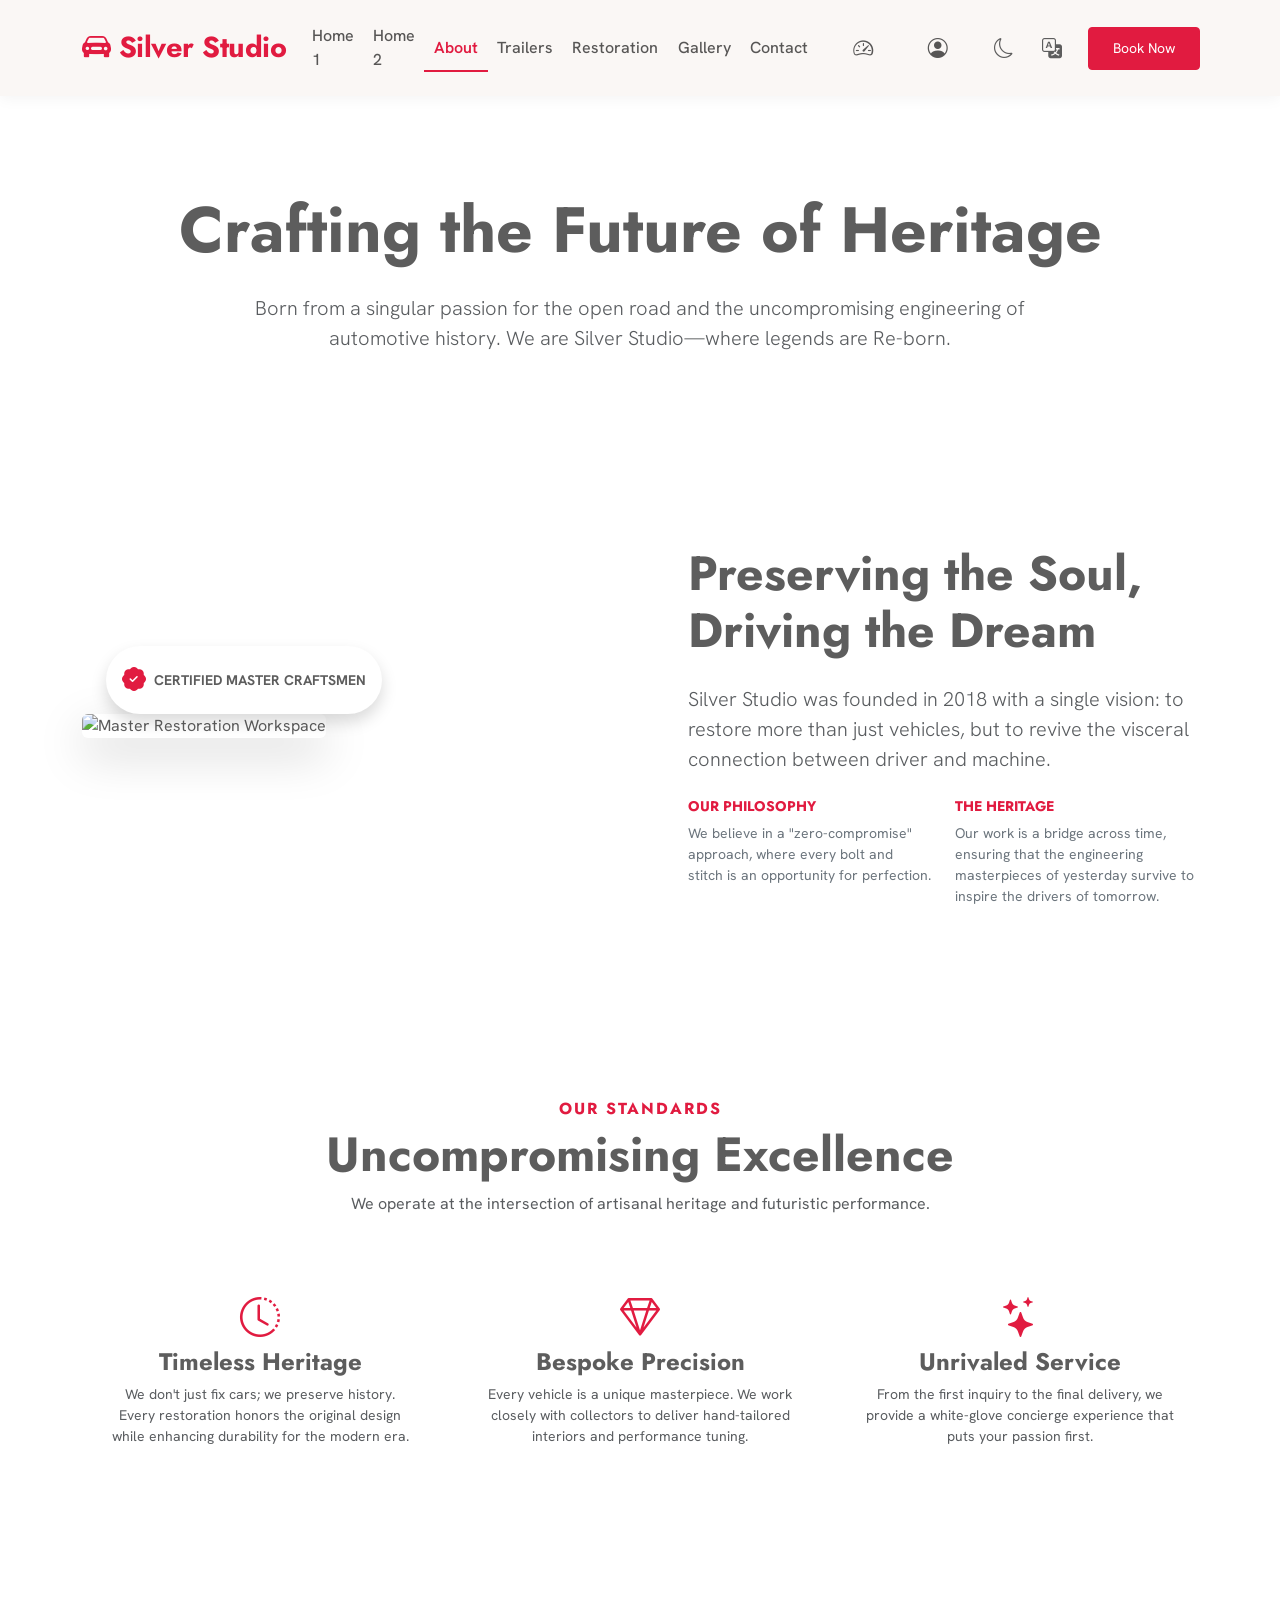
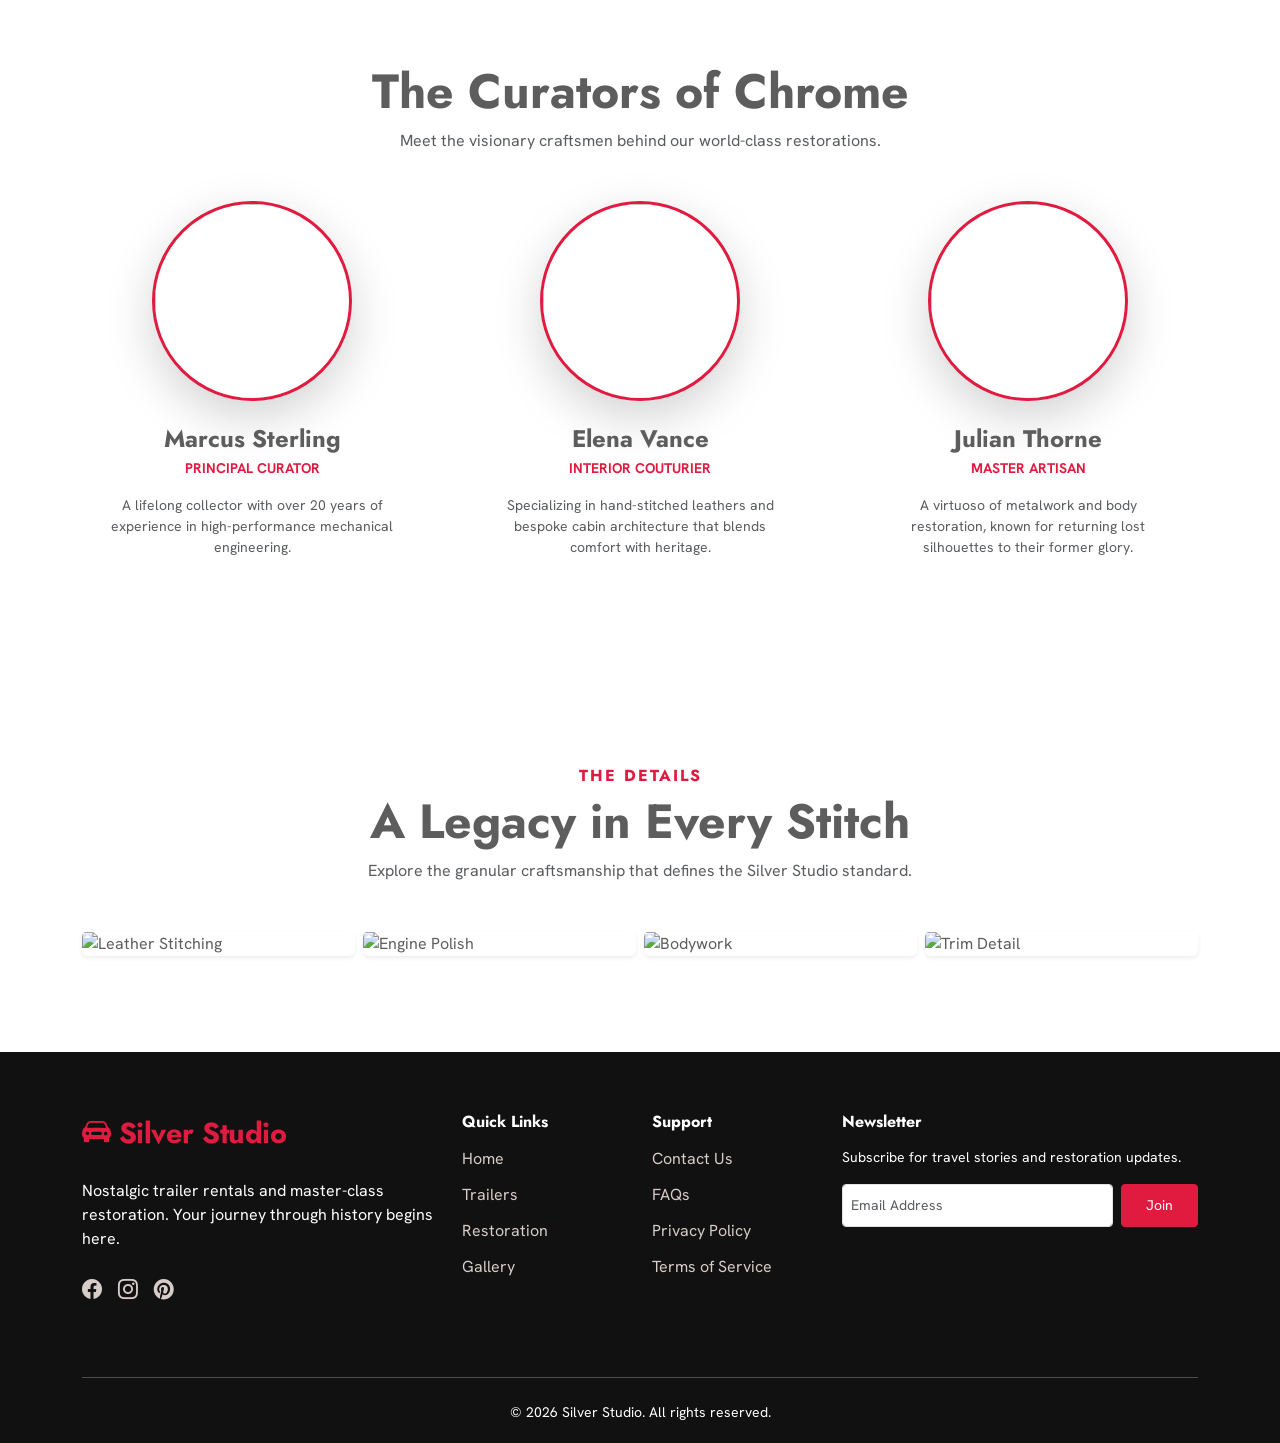
==== about.html @ 8afb1c53 "first-commit" ====
<!DOCTYPE html>
<html lang="en">

<head>
    <meta charset="UTF-8">
    <meta name="viewport" content="width=device-width, initial-scale=1.0">
    <title>About Us | Silver Studio</title>
    <meta name="description"
        content="Our story, our mission, and the craftsmen behind Silver Studio trailer restoration.">
    <!-- Google Fonts -->
    <link rel="preconnect" href="https://fonts.googleapis.com">
    <link rel="preconnect" href="https://fonts.gstatic.com" crossorigin>
    <link
        href="https://fonts.googleapis.com/css2?family=Inter:wght@400;500;600&family=Playfair+Display:ital,wght@0,400;0,700;1,400&display=swap"
        rel="stylesheet">
    <!-- Bootstrap CSS -->
    <link href="https://cdn.jsdelivr.net/npm/bootstrap@5.3.0/dist/css/bootstrap.min.css" rel="stylesheet">
    <!-- Bootstrap Icons -->
    <link rel="stylesheet" href="https://cdn.jsdelivr.net/npm/bootstrap-icons@1.11.1/font/bootstrap-icons.css">
    <!-- Custom CSS -->
    <link rel="stylesheet" href="css/styles.css">
    <link rel="icon" type="image/png" href="assets/favicon.png">
    <script>
        (function() {
            const savedTheme = localStorage.getItem('theme');
            if (savedTheme === 'dark') {
                document.documentElement.setAttribute('data-theme', 'dark');
                document.body?.setAttribute('data-theme', 'dark');
            }
        })();
    </script>
</head>

<body>

    <!-- Header & Navigation -->
    <header class="navbar navbar-expand-lg sticky-top">
        <div class="container">
            <a class="navbar-brand playfair logo-text text-primary" href="index.html">
                <i class="bi bi-car-front-fill me-2"></i>Silver Studio
            </a>

            <button class="navbar-toggler" type="button" data-bs-toggle="collapse" data-bs-target="#navbarNav">
                <span class="navbar-toggler-icon"></span>
            </button>

            <div class="collapse navbar-collapse" id="navbarNav">
                <ul class="navbar-nav ms-auto align-items-center">
                    <li class="nav-item">
                        <a class="nav-link" href="index.html">Home 1</a>
                    </li>
                    <li class="nav-item">
                        <a class="nav-link" href="home-premium.html">Home 2</a>
                    </li>
                    <li class="nav-item">
                        <a class="nav-link" class="nav-link active" href="about.html">About</a>
                    </li>
                    <li class="nav-item">
                        <a class="nav-link" href="trailers.html">Trailers</a>
                    </li>
                    <li class="nav-item">
                        <a class="nav-link" href="restoration.html">Restoration</a>
                    </li>
                    <li class="nav-item">
                        <a class="nav-link" href="gallery.html">Gallery</a>
                    </li>
                    <li class="nav-item">
                        <a class="nav-link" href="contact.html">Contact</a>
                    </li>
                    <!-- Desktop Dashboard Dropdown -->
                    <li class="nav-item ms-3 d-none d-lg-flex align-items-center dropdown">
                        <a class="nav-link dropdown-toggle no-caret" href="#" id="dashboardDropdown" role="button"
                            data-bs-toggle="dropdown" aria-expanded="false" title="Portals">
                            <i class="bi bi-speedometer2 fs-5"></i>
                        </a>
                        <ul class="dropdown-menu dropdown-menu-end shadow border-0 mt-2"
                            aria-labelledby="dashboardDropdown">
                            <li>
                                <h6 class="dropdown-header small text-muted text-uppercase tracking-wider">Access
                                    Portals</h6>
                            </li>
                            <li><a class="dropdown-item py-2" href="dashboard.html"><i
                                        class="bi bi-person-badge me-2"></i>Customer Portal</a></li>
                            <li><a class="dropdown-item py-2" href="admin.html"><i
                                        class="bi bi-shield-lock me-2"></i>Admin Console</a></li>
                        </ul>
                    </li>

                    <!-- Mobile Dashboard Links -->
                    <li class="nav-item d-lg-none">
                        <a class="nav-link" href="dashboard.html">Customer Portal</a>
                    </li>
                    <li class="nav-item d-lg-none">
                        <a class="nav-link" href="admin.html">Admin Console</a>
                    </li>
                    <li class="nav-item ms-3 d-flex align-items-center">
                        <a href="signup.html" class="nav-link" title="Sign Up">
                            <i class="bi bi-person-circle fs-5"></i>
                        </a>
                    </li>
                    <li class="nav-item ms-3 d-flex align-items-center gap-2">
                        <button id="theme-toggle" class="theme-toggle" title="Toggle Theme">
                            <i class="bi bi-moon"></i>
                        </button>
                        <button id="rtl-toggle" class="rtl-toggle" title="Toggle RTL">
                            <i class="bi bi-translate"></i>
                        </button>
                    </li>
                    <li class="nav-item ms-3 d-flex align-items-center">
                        <a href="booking.html" class="btn btn-primary btn-sm text-nowrap">Book Now</a>
                    </li>
                </ul>
            </div>
        </div>
    </header>

    <!-- About Hero -->
    <section class="bg-light-custom py-5 pt-lg-100">
        <div class="container py-lg-5 text-center">
            <h1 class="display-3 playfair mb-4">Crafting the Future of Heritage</h1>
            <p class="lead text-muted mx-auto mb-0" style="max-width: 800px;">Born from a singular passion for the open
                road and the uncompromising engineering of automotive history. We are Silver Studio—where legends are
                Re-born.</p>
        </div>
    </section>

    <!-- Mission & Vision -->
    <section class="py-5 bg-white">
        <div class="container py-lg-5">
            <div class="row align-items-center">
                <div class="col-lg-6 mb-4 mb-lg-0">
                    <div class="position-relative">
                        <img src="https://encrypted-tbn0.gstatic.com/images?q=tbn:ANd9GcRO1FEVY5HP1kRpuE2Z1VuWEgE5NZJhISYAZQ&s"
                            class="img-fluid rounded shadow-lg w-100" style="object-fit: cover;"
                            alt="Master Restoration Workspace">
                        <div
                            class="position-absolute bottom-0 start-0 m-4 p-3 bg-white shadow rounded-pill d-none d-md-flex align-items-center">
                            <i class="bi bi-patch-check-fill text-primary fs-4 me-2"></i>
                            <span class="small fw-bold text-uppercase tracking-widest">Certified Master Craftsmen</span>
                        </div>
                    </div>
                </div>
                <div class="col-lg-6 ps-lg-5">
                    <h2 class="playfair mb-4 display-5">Preserving the Soul, Driving the Dream</h2>
                    <p class="text-muted mb-4 lead">Silver Studio was founded in 2018 with a single vision: to restore
                        more than just vehicles, but to revive the visceral connection between driver and machine.</p>
                    <div class="row g-4">
                        <div class="col-12 col-lg-6">
                            <h6 class="playfair text-primary text-uppercase small ls-2 fw-bold">Our Philosophy</h6>
                            <p class="text-secondary small mb-0">We believe in a "zero-compromise" approach, where every
                                bolt and stitch is an opportunity for perfection.</p>
                        </div>
                        <div class="col-12 col-lg-6">
                            <h6 class="playfair text-primary text-uppercase small ls-2 fw-bold">The Heritage</h6>
                            <p class="text-secondary small mb-0">Our work is a bridge across time, ensuring that the
                                engineering masterpieces of yesterday survive to inspire the drivers of tomorrow.</p>
                        </div>
                    </div>
                </div>
            </div>
        </div>
    </section>

    <!-- The Silver Philosophy -->
    <section class="py-5 bg-light-custom position-relative overflow-hidden">
        <div class="container py-lg-5">
            <div class="text-center mb-5">
                <h6 class="text-primary text-uppercase tracking-widest mb-2 fw-bold" style="letter-spacing: 2px;">Our
                    Standards</h6>
                <h2 class="playfair display-5">Uncompromising Excellence</h2>
                <p class="text-muted mx-auto" style="max-width: 700px;">We operate at the intersection of artisanal
                    heritage and futuristic performance.</p>
            </div>
            <div class="row g-4 text-center">
                <div class="col-12 col-lg-4">
                    <div class="p-4 h-100">
                        <i class="bi bi-clock-history text-primary fs-1 mb-3"></i>
                        <h4 class="playfair">Timeless Heritage</h4>
                        <p class="small text-muted mb-0">We don't just fix cars; we preserve history. Every restoration
                            honors the original design while enhancing durability for the modern era.</p>
                    </div>
                </div>
                <div class="col-12 col-lg-4">
                    <div class="p-4 h-100">
                        <i class="bi bi-gem text-primary fs-1 mb-3"></i>
                        <h4 class="playfair">Bespoke Precision</h4>
                        <p class="small text-muted mb-0">Every vehicle is a unique masterpiece. We work closely with
                            collectors to deliver hand-tailored interiors and performance tuning.</p>
                    </div>
                </div>
                <div class="col-12 col-lg-4">
                    <div class="p-4 h-100">
                        <i class="bi bi-stars text-primary fs-1 mb-3"></i>
                        <h4 class="playfair">Unrivaled Service</h4>
                        <p class="small text-muted mb-0">From the first inquiry to the final delivery, we provide a
                            white-glove concierge experience that puts your passion first.</p>
                    </div>
                </div>
            </div>
        </div>
    </section>



    <!-- Meet the Team -->
    <section class="bg-light-custom py-5">
        <div class="container py-lg-5">
            <div class="text-center mb-5">
                <h2 class="playfair display-5">The Curators of Chrome</h2>
                <p class="text-muted">Meet the visionary craftsmen behind our world-class restorations.</p>
            </div>
            <div class="row g-5 d-flex justify-content-center">
                <!-- Team Member 1 -->
                <div class="col-12 col-lg-4 text-center">
                    <div class="px-4">
                        <img src="https://images.unsplash.com/photo-1507003211169-0a1dd7228f2d?auto=format&fit=crop&w=300&h=300"
                            class="rounded-circle mb-4 shadow-lg border border-primary border-3"
                            style="width: 200px; height: 200px; object-fit: cover;">
                        <h4 class="playfair mb-1">Marcus Sterling</h4>
                        <p class="small text-primary text-uppercase fw-bold tracking-widest mb-3">Principal Curator</p>
                        <p class="small text-muted">A lifelong collector with over 20 years of experience in
                            high-performance mechanical engineering.</p>
                    </div>
                </div>
                <!-- Team Member 2 -->
                <div class="col-12 col-lg-4 text-center">
                    <div class="px-4">
                        <img src="https://images.unsplash.com/photo-1494790108377-be9c29b29330?auto=format&fit=crop&w=300&h=300"
                            class="rounded-circle mb-4 shadow-lg border border-primary border-3"
                            style="width: 200px; height: 200px; object-fit: cover;">
                        <h4 class="playfair mb-1">Elena Vance</h4>
                        <p class="small text-primary text-uppercase fw-bold tracking-widest mb-3">Interior Couturier</p>
                        <p class="small text-muted">Specializing in hand-stitched leathers and bespoke cabin
                            architecture that blends comfort with heritage.</p>
                    </div>
                </div>
                <!-- Team Member 3 -->
                <div class="col-12 col-lg-4 text-center">
                    <div class="px-4">
                        <img src="https://images.unsplash.com/photo-1500648767791-00dcc994a43e?auto=format&fit=crop&w=300&h=300"
                            class="rounded-circle mb-4 shadow-lg border border-primary border-3"
                            style="width: 200px; height: 200px; object-fit: cover;">
                        <h4 class="playfair mb-1">Julian Thorne</h4>
                        <p class="small text-primary text-uppercase fw-bold tracking-widest mb-3">Master Artisan</p>
                        <p class="small text-muted">A virtuoso of metalwork and body restoration, known for returning
                            lost silhouettes to their former glory.</p>
                    </div>
                </div>
            </div>
        </div>
    </section>

    <!-- Details of Perfection (Studio Mosaic) -->
    <section class="py-5 bg-white">
        <div class="container py-lg-5">
            <div class="text-center mb-5">
                <h6 class="text-primary text-uppercase tracking-widest mb-2 fw-bold" style="letter-spacing: 2px;">The
                    Details</h6>
                <h2 class="playfair display-5">A Legacy in Every Stitch</h2>
                <p class="text-muted">Explore the granular craftsmanship that defines the Silver Studio standard.</p>
            </div>
            <div class="row g-2">
                <div class="col-md-6 col-lg-3">
                    <div class="overflow-hidden rounded shadow-sm h-100">
                        <img src="https://images.unsplash.com/photo-1542282088-fe8426682b8f?auto=format&fit=crop&w=400&h=400"
                            class="img-fluid transition-transform hover-scale" alt="Leather Stitching">
                    </div>
                </div>
                <div class="col-md-6 col-lg-3">
                    <div class="overflow-hidden rounded shadow-sm h-100">
                        <img src="https://images.unsplash.com/photo-1583121274602-3e2820c69888?auto=format&fit=crop&w=400&h=400"
                            class="img-fluid transition-transform hover-scale" alt="Engine Polish">
                    </div>
                </div>
                <div class="col-md-6 col-lg-3">
                    <div class="overflow-hidden rounded shadow-sm h-100">
                        <img src="https://images.unsplash.com/photo-1492144534655-ae79c964c9d7?auto=format&fit=crop&w=400&h=400"
                            class="img-fluid transition-transform hover-scale" alt="Bodywork">
                    </div>
                </div>
                <div class="col-md-6 col-lg-3">
                    <div class="overflow-hidden rounded shadow-sm h-100">
                        <img src="https://octane.rent/wp-content/uploads/2025/09/Kia-EV3.jpg"
                            class="img-fluid transition-transform hover-scale w-100" style="aspect-ratio: 1/1; object-fit: cover;" alt="Trim Detail">
                    </div>
                </div>
            </div>
        </div>
    </section>

    <!-- Footer -->
    <footer class="footer">
        <div class="container">
            <div class="row">
                <div class="col-lg-4 mb-4">
                    <a href="index.html" class="text-decoration-none">
                        <div class="playfair logo-text mb-4" style="color: var(--primary) !important;"><i
                                class="bi bi-car-front-fill me-2"></i>Silver Studio</div>
                    </a>
                    <p class="text-accent mb-4">Nostalgic trailer rentals and master-class restoration. Your journey
                        through history begins here.</p>
                    <div class="d-flex gap-3">
                        <a href="#"><i class="bi bi-facebook fs-5"></i></a>
                        <a href="#"><i class="bi bi-instagram fs-5"></i></a>
                        <a href="#"><i class="bi bi-pinterest fs-5"></i></a>
                    </div>
                </div>
                <div class="col-lg-2 col-md-4 mb-4">
                    <h6 class="text-white mb-3">Quick Links</h6>
                    <ul class="list-unstyled">
                        <li><a href="index.html">Home</a></li>
                        <li><a href="trailers.html">Trailers</a></li>
                        <li><a href="restoration.html">Restoration</a></li>
                        <li><a href="gallery.html">Gallery</a></li>
                    </ul>
                </div>
                <div class="col-lg-2 col-md-4 mb-4">
                    <h6 class="text-white mb-3">Support</h6>
                    <ul class="list-unstyled">
                        <li><a href="contact.html">Contact Us</a></li>
                        <li><a href="faq.html">FAQs</a></li>
                        <li><a href="#">Privacy Policy</a></li>
                        <li><a href="#">Terms of Service</a></li>
                    </ul>
                </div>
                <div class="col-lg-4 col-md-4">
                    <h6 class="text-white mb-3">Newsletter</h6>
                    <p class="small text-accent mb-3">Subscribe for travel stories and restoration updates.</p>
                    <form class="d-flex">
                        <input type="email" class="form-control form-control-sm me-2" placeholder="Email Address">
                        <button type="submit" class="btn btn-primary btn-sm">Join</button>
                    </form>
                </div>
            </div>
            <hr class="mt-5 bg-white">
            <div class="text-center small text-accent mt-4">
                &copy; 2026 Silver Studio. All rights reserved.
            </div>
        </div>
        <button id="scrollToTop" class="btn btn-primary rounded-circle position-fixed shadow-lg"
            style="bottom: 30px; right: 30px; display: none; z-index: 1050; width: 45px; height: 45px; align-items: center; justify-content: center; border:none; outline:none;"
            onclick="window.scrollTo({top: 0, behavior: 'smooth'});">
            <i class="bi bi-arrow-up"></i>
        </button>
    </footer>

    <script src="https://cdn.jsdelivr.net/npm/bootstrap@5.3.0/dist/js/bootstrap.bundle.min.js"></script>
    <!-- Custom JS -->
    <script src="js/main.js"></script>
</body>

</html>
---- css/styles.css ----
/*
  Design Tokens (Rentor Inspired):
  - Primary: #E11B40 (Vivid Red)
  - Secondary: #111111 (Dark)
  - Accent: #F9F9F9 (Light Grey)
  - Typography: Jost (headings), Hanken Grotesk (body)
  - Light Mode BG: #FFFFFF
  - Dark Mode BG: #121212
*/

@import url('https://fonts.googleapis.com/css2?family=Hanken+Grotesk:wght@400;500;600&family=Jost:wght@400;500;600;700&display=swap');

:root {
  --primary: #E11B40;
  --primary-rgb: 225, 27, 64;
  --secondary: #111111;
  --accent: #F9F9F9;
  --bg-light: #FFFFFF;
  --bg-dark: #121212;
  --card-dark: #1E1E1E;
  --text-primary: #5D5D5D;
  --text-secondary: #111111;
  --transition: all 0.3s ease;

  --bs-primary: var(--primary);
  --bs-primary-rgb: var(--primary-rgb);
  --bs-secondary: var(--secondary);
}

/* Ensure text-primary works seamlessly (fixing logo color) */
.text-primary {
  color: var(--primary) !important;
}

[data-theme="dark"] {
  --bg-light: #121212;
  --text-primary: #FFFFFF;
  --text-secondary: #CCCCCC;
  --card-bg: #1E1E1E;
  --bs-border-color: #333;
  --bg-theme-dark: #1E1E1E;
  --bg-theme-secondary: #111111;
  --text-theme-white: #FFFFFF;
}

:root {
  --bg-theme-dark: #FFFFFF;
  --bg-theme-secondary: #F9F9F9;
  --text-theme-white: var(--text-secondary);
}

.bg-theme-dark {
  background-color: var(--bg-theme-dark) !important;
  transition: var(--transition);
}

.bg-theme-secondary {
  background-color: var(--bg-theme-secondary) !important;
  transition: var(--transition);
}

.text-theme-white {
  color: var(--text-theme-white) !important;
}

/* Custom 1024px Navbar Breakpoint Overlay */
@media (max-width: 1024px) {
  .navbar {
    position: relative !important;
  }
  .navbar-expand-lg .navbar-toggler {
    display: block !important;
  }
  .navbar-expand-lg .navbar-collapse {
    display: none !important;
    position: absolute !important;
    top: 100%;
    left: 0;
    width: 100%;
    z-index: 1050;
    flex-basis: 100% !important;
    flex-grow: 1 !important;
    align-items: center !important;
    text-align: center !important;
    box-shadow: 0 15px 30px rgba(0,0,0,0.15);
    background-color: #ffffff !important;
    border-bottom: 1px solid rgba(0,0,0,0.05);
  }
  [data-theme="dark"] .navbar-expand-lg .navbar-collapse {
    background-color: #1a1a1a !important;
    box-shadow: 0 15px 40px rgba(0,0,0,0.6);
    border-bottom: 1px solid rgba(255,255,255,0.05);
  }
  .navbar-expand-lg .navbar-collapse.show {
    padding-bottom: 2rem;
    display: block !important;
  }
  .navbar-expand-lg .navbar-nav {
    flex-direction: column !important;
    align-items: center !important;
    padding-top: 1.5rem;
    padding-bottom: 1.5rem;
    width: 100%;
  }
  .navbar-expand-lg .navbar-nav .nav-item {
    width: 100%;
    margin-left: 0 !important;
    margin-right: 0 !important;
    margin-bottom: 1rem;
  }
  .navbar-expand-lg .navbar-nav .nav-link {
    padding-left: 0 !important;
    padding-right: 0 !important;
    display: flex;
    justify-content: center;
    width: 100%;
    font-size: 1.1rem;
    font-weight: 500;
  }
}

/* Force dark mode text colors to be visible on dark backgrounds */
body[data-theme="dark"],
[data-theme="dark"] h1,
[data-theme="dark"] h2,
[data-theme="dark"] h3,
[data-theme="dark"] h4,
[data-theme="dark"] h5,
[data-theme="dark"] h6,
[data-theme="dark"] p,
[data-theme="dark"] .text-muted,
[data-theme="dark"] .nav-link:not(.active) {
  color: var(--text-primary) !important;
}

[data-theme="dark"] .navbar {
  background-color: var(--bg-light) !important;
}

[data-theme="dark"] .bg-white,
[data-theme="dark"] .bg-light {
  background-color: var(--bg-light) !important;
}

[data-theme="dark"] .text-secondary {
  color: var(--text-secondary) !important;
}

[data-theme="dark"] .card {
  background-color: var(--card-bg);
  color: var(--text-primary);
}

[data-theme="dark"] .text-dark {
  color: var(--text-primary) !important;
}

[data-theme="dark"] .table {
  --bs-table-color: var(--text-primary);
  --bs-table-bg: transparent;
  --bs-table-hover-color: var(--text-primary);
  color: var(--text-primary);
}

[data-theme="dark"] .dropdown-menu {
  background-color: var(--card-bg);
  border: 1px solid #333;
}

[data-theme="dark"] .dropdown-item {
  color: var(--text-primary);
}

[data-theme="dark"] .dropdown-item:hover,
[data-theme="dark"] .dropdown-item:focus {
  background-color: #333;
  color: var(--primary);
}

[dir="rtl"] {
  text-align: right;
}

body {
  font-family: 'Hanken Grotesk', sans-serif;
  background-color: var(--bg-light);
  color: var(--text-primary);
  transition: var(--transition);
  overflow-x: hidden;
}

.bg-light-custom {
  background-color: var(--bg-light);
  transition: var(--transition);
}

h1,
h2,
h3,
h4,
h5,
h6,
.playfair {
  font-family: 'Jost', sans-serif;
  font-weight: 700;
}

/* Vintage Grain Texture Overlay */
body::before {
  content: "";
  position: fixed;
  top: 0;
  left: 0;
  width: 100%;
  height: 100%;
  background: url('https://www.transparenttextures.com/patterns/pinstriped-suit.png');
  /* Subtle grain */
  opacity: 0.03;
  pointer-events: none;
  z-index: 9999;
}

/* Buttons */
.btn-primary {
  background-color: var(--primary);
  border-color: var(--primary);
  color: #fff;
  padding: 10px 24px;
  border-radius: 4px;
  transition: var(--transition);
}

.btn-primary:hover {
  background-color: #C01433;
  border-color: #C01433;
  transform: translateY(-2px);
}

.btn-outline-primary {
  color: var(--primary);
  border-color: var(--primary);
  padding: 10px 24px;
  border-radius: 4px;
}

.btn-outline-primary:hover {
  background-color: var(--primary);
  border-color: var(--primary) !important;
  color: #fff;
}

.hero-btn {
  min-width: 200px;
  height: 54px;
  display: inline-flex;
  align-items: center;
  justify-content: center;
}

/* Header & Navbar */
.logo-text {
  font-size: 1.8rem !important;
  font-weight: 700;
  letter-spacing: -0.5px;
}

.navbar {
  background-color: rgba(250, 247, 245, 0.95);
  backdrop-filter: blur(10px);
  padding: 1rem 0;
  box-shadow: 0 2px 15px rgba(0, 0, 0, 0.05);
  transition: var(--transition);
}

.nav-link {
  position: relative;
  font-weight: 500;
  padding: 0.5rem 0.6rem !important;
  /* Compact spacing for multi-item navbar */
}

.nav-link.active {
  color: var(--primary) !important;
  font-weight: 600;
}

.nav-link:hover {
  color: var(--primary) !important;
}

.nav-link::after {
  content: '';
  position: absolute;
  bottom: -4px;
  left: 0;
  width: 0;
  height: 2px;
  background-color: var(--primary);
  transition: var(--transition);
}

.nav-link:hover::after,
.nav-link.active::after {
  width: 100%;
}

.no-caret::after {
  display: none !important;
}

[data-theme="dark"] .form-control,
[data-theme="dark"] .form-select {
  background-color: rgba(255, 255, 255, 0.05) !important;
  border: 1px solid rgba(255, 255, 255, 0.2) !important;
  color: var(--text-primary) !important;
}

[data-theme="dark"] .form-control::placeholder {
  color: rgba(255, 255, 255, 0.5) !important;
}

[data-theme="dark"] .form-control:focus,
[data-theme="dark"] .form-select:focus {
  background-color: rgba(255, 255, 255, 0.1) !important;
  color: #fff !important;
  border-color: var(--primary) !important;
}

[data-theme="dark"] input[type="date"]::-webkit-calendar-picker-indicator {
  filter: invert(1);
}

[data-theme="dark"] .navbar-toggler-icon {
  filter: invert(1) brightness(2);
}

[data-theme="dark"] .navbar {
  background-color: rgba(18, 18, 18, 0.95);
}

.navbar.sticky-top {
  z-index: 1030;
}

.mega-menu {
  position: static !important;
}

.mega-menu-content {
  width: 100%;
  left: 0;
  right: 0;
  top: 100%;
  background: var(--bg-light);
  border: none;
  box-shadow: 0 10px 30px rgba(0, 0, 0, 0.1);
  padding: 2rem;
  display: none;
  opacity: 0;
  transform: translateY(10px);
  transition: var(--transition);
}

.nav-item:hover .mega-menu-content {
  display: block;
  opacity: 1;
  transform: translateY(0);
}

/* Cards */
.trailer-card {
  background: #fff;
  border: none;
  border-radius: 8px;
  overflow: hidden;
  transition: var(--transition);
  box-shadow: 0 4px 15px rgba(0, 0, 0, 0.05);
}

.trailer-card img {
  width: 100%;
  height: 250px;
  object-fit: cover;
}

[data-theme="dark"] .trailer-card {
  background: var(--card-dark);
}

.trailer-card:hover {
  transform: translateY(-10px);
  box-shadow: 0 10px 30px rgba(0, 0, 0, 0.1);
}

/* Animatioons */
.fade-in {
  opacity: 0;
  animation: fadeIn 1s forwards;
}

@keyframes fadeIn {
  from {
    opacity: 0;
    transform: translateY(20px);
  }

  to {
    opacity: 1;
    transform: translateY(0);
  }
}

.transition-hover {
  transition: var(--transition);
}

.transition-hover:hover {
  transform: translateY(-5px);
  box-shadow: 0 15px 30px rgba(0, 0, 0, 0.12) !important;
}

/* Sections */
section {
  padding: 80px 0;
}

.section-title {
  position: relative;
  display: inline-block;
  margin-bottom: 3rem;
}

.section-title::after {
  content: "";
  position: absolute;
  bottom: -10px;
  left: 50%;
  transform: translateX(-50%);
  width: 50%;
  height: 2px;
  background-color: var(--primary);
}

[dir="rtl"] .section-title::after {
  left: auto;
  right: 0;
}

/* Custom Footer */
footer {
  background-color: var(--secondary);
  color: #fff;
  padding: 60px 0 20px;
}

footer a {
  color: #D7CCC8;
  text-decoration: none;
  transition: var(--transition);
}

footer ul.list-unstyled li {
  margin-bottom: 12px;
}

footer a:hover {
  color: var(--primary);
}

/* Custom Social Outline Hover */
.social-circle-btn {
  border: 1px solid #ced4da;
  background-color: transparent;
  color: #6c757d;
  transition: var(--transition);
}

.social-circle-btn:hover {
  background-color: var(--primary);
  border-color: var(--primary);
  color: #fff;
}

/* Dark Mode Toggle & Navbar Icons */
.theme-toggle,
.rtl-toggle {
  cursor: pointer;
  background: none;
  border: none;
  font-size: 1.25rem;
  color: var(--text-primary);
  padding: 0;
  transition: var(--transition);
  display: inline-flex;
  align-items: center;
  justify-content: center;
  width: 40px;
  height: 40px;
  border-radius: 50%;
}

.theme-toggle:hover,
.rtl-toggle:hover {
  color: var(--primary);
  background-color: rgba(225, 27, 64, 0.1);
}

.navbar .nav-item .nav-link i {
  display: inline-flex;
  align-items: center;
  justify-content: center;
  width: 40px;
  height: 40px;
  border-radius: 50%;
  transition: var(--transition);
}

.navbar .nav-item .nav-link:hover i {
  background-color: rgba(225, 27, 64, 0.1);
  color: var(--primary);
}

[data-theme="dark"] .theme-toggle i::before {
  content: "\F5A1";
  /* bi-sun */
}

/* Before/After Slider */
.ba-slider {
  position: relative;
  width: 100%;
  height: 400px;
  overflow: hidden;
  border-radius: 8px;
}

.ba-image {
  position: absolute;
  top: 0;
  left: 0;
  width: 100%;
  height: 100%;
  background-size: cover;
  background-position: center;
}

.ba-after {
  width: 50%;
  border-right: 2px solid #fff;
}

.ba-handle {
  position: absolute;
  top: 0;
  left: 50%;
  width: 40px;
  height: 40px;
  background: var(--primary);
  color: #fff;
  border-radius: 50%;
  transform: translate(-50%, -50%);
  display: flex;
  align-items: center;
  justify-content: center;
  cursor: ew-resize;
  top: 50%;
  box-shadow: 0 0 15px rgba(0, 0, 0, 0.3);
}

/* Global Mobile/Tablet Centering & Stacking */
@media (max-width: 1024px) {
  section,
  .footer,
  .footer .container,
  .footer .row {
    text-align: center !important;
  }

  .footer .col-lg-4,
  .footer .col-lg-2,
  .footer .col-md-4 {
    width: 100% !important;
    margin-bottom: 2rem;
  }

  .section-title::after {
    left: 50% !important;
    transform: translateX(-50%) !important;
  }

  .row {
    justify-content: center !important;
  }

  .d-flex:not(.navbar):not(.navbar-nav):not(.navbar-brand):not(.container):not(.navbar-collapse) {
    justify-content: center !important;
    text-align: center !important;
  }

  .list-unstyled li {
    justify-content: center !important;
    text-align: center !important;
  }

  .btn:not(.navbar .btn) {
    margin-left: auto !important;
    margin-right: auto !important;
  }

  /* Reset for specific lists that should remain left-aligned but centered as a block */
  .list-unstyled {
    display: inline-block;
    text-align: left;
  }
}
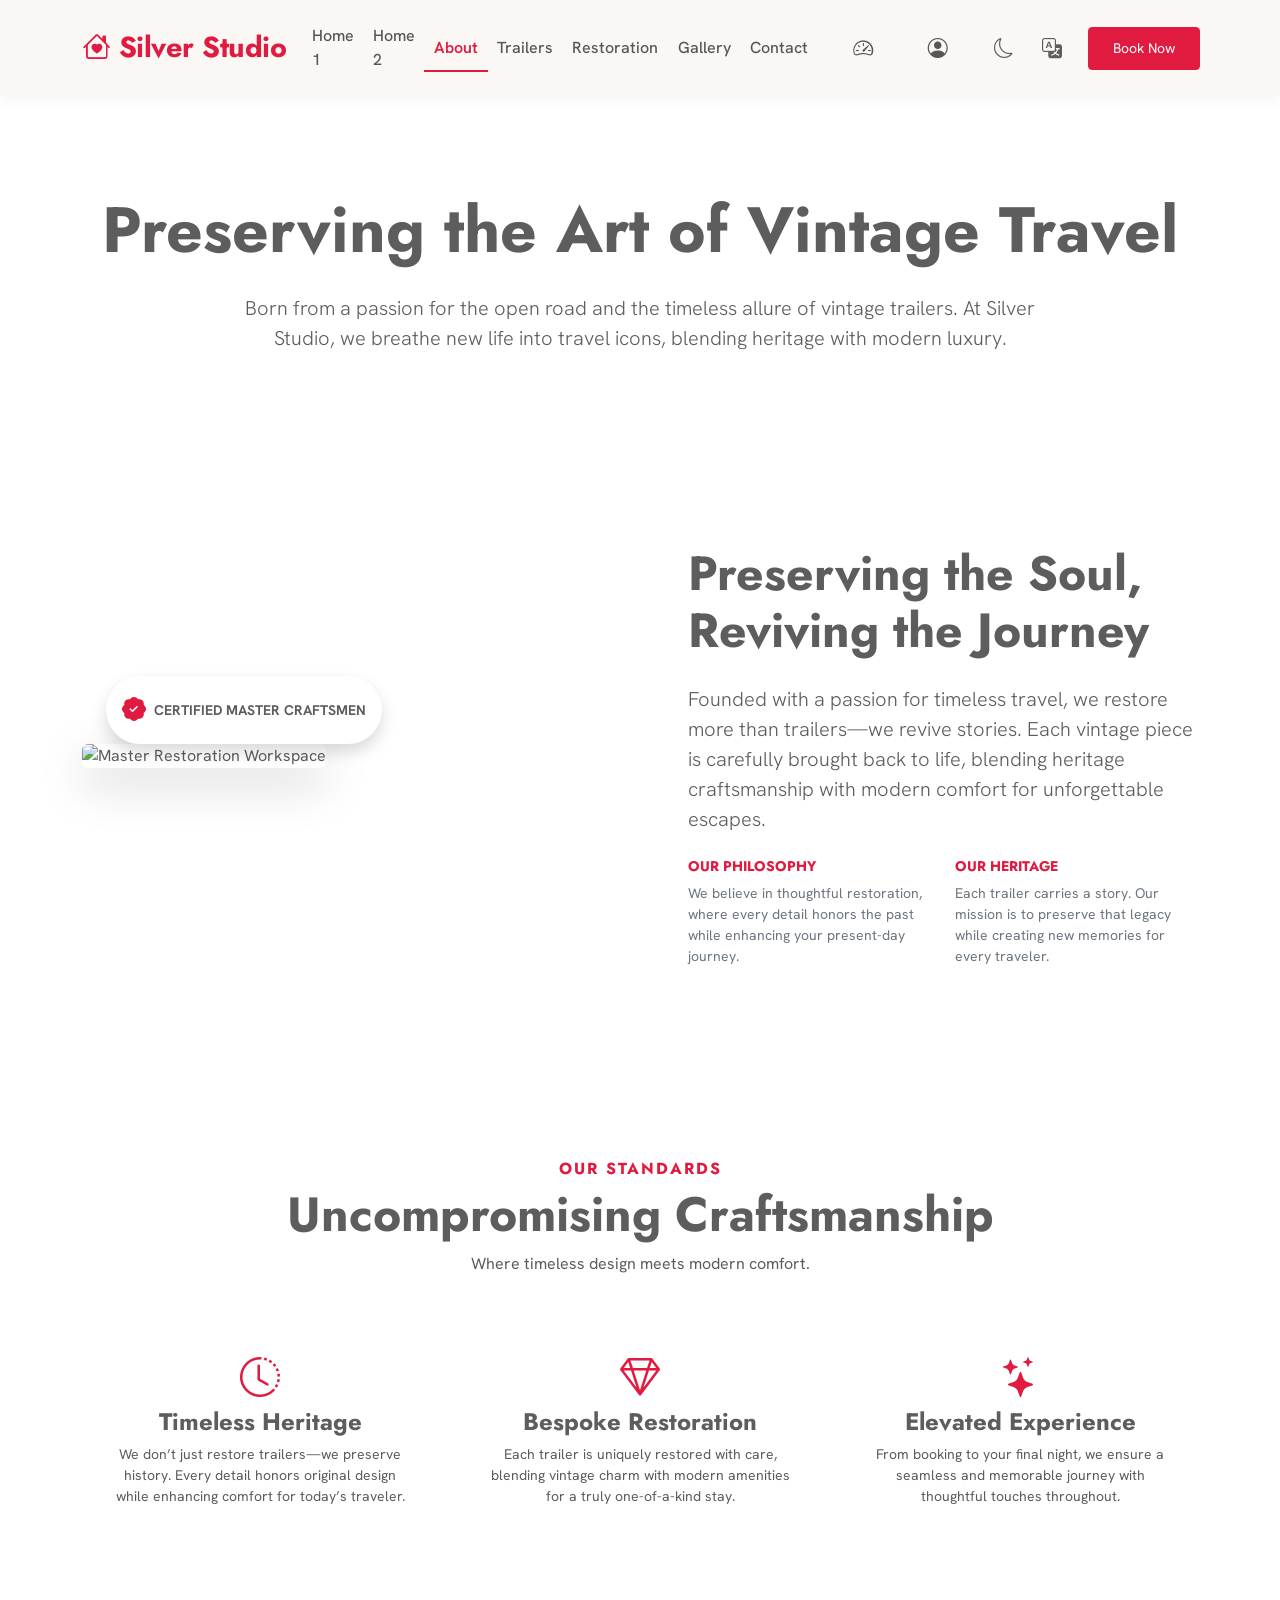
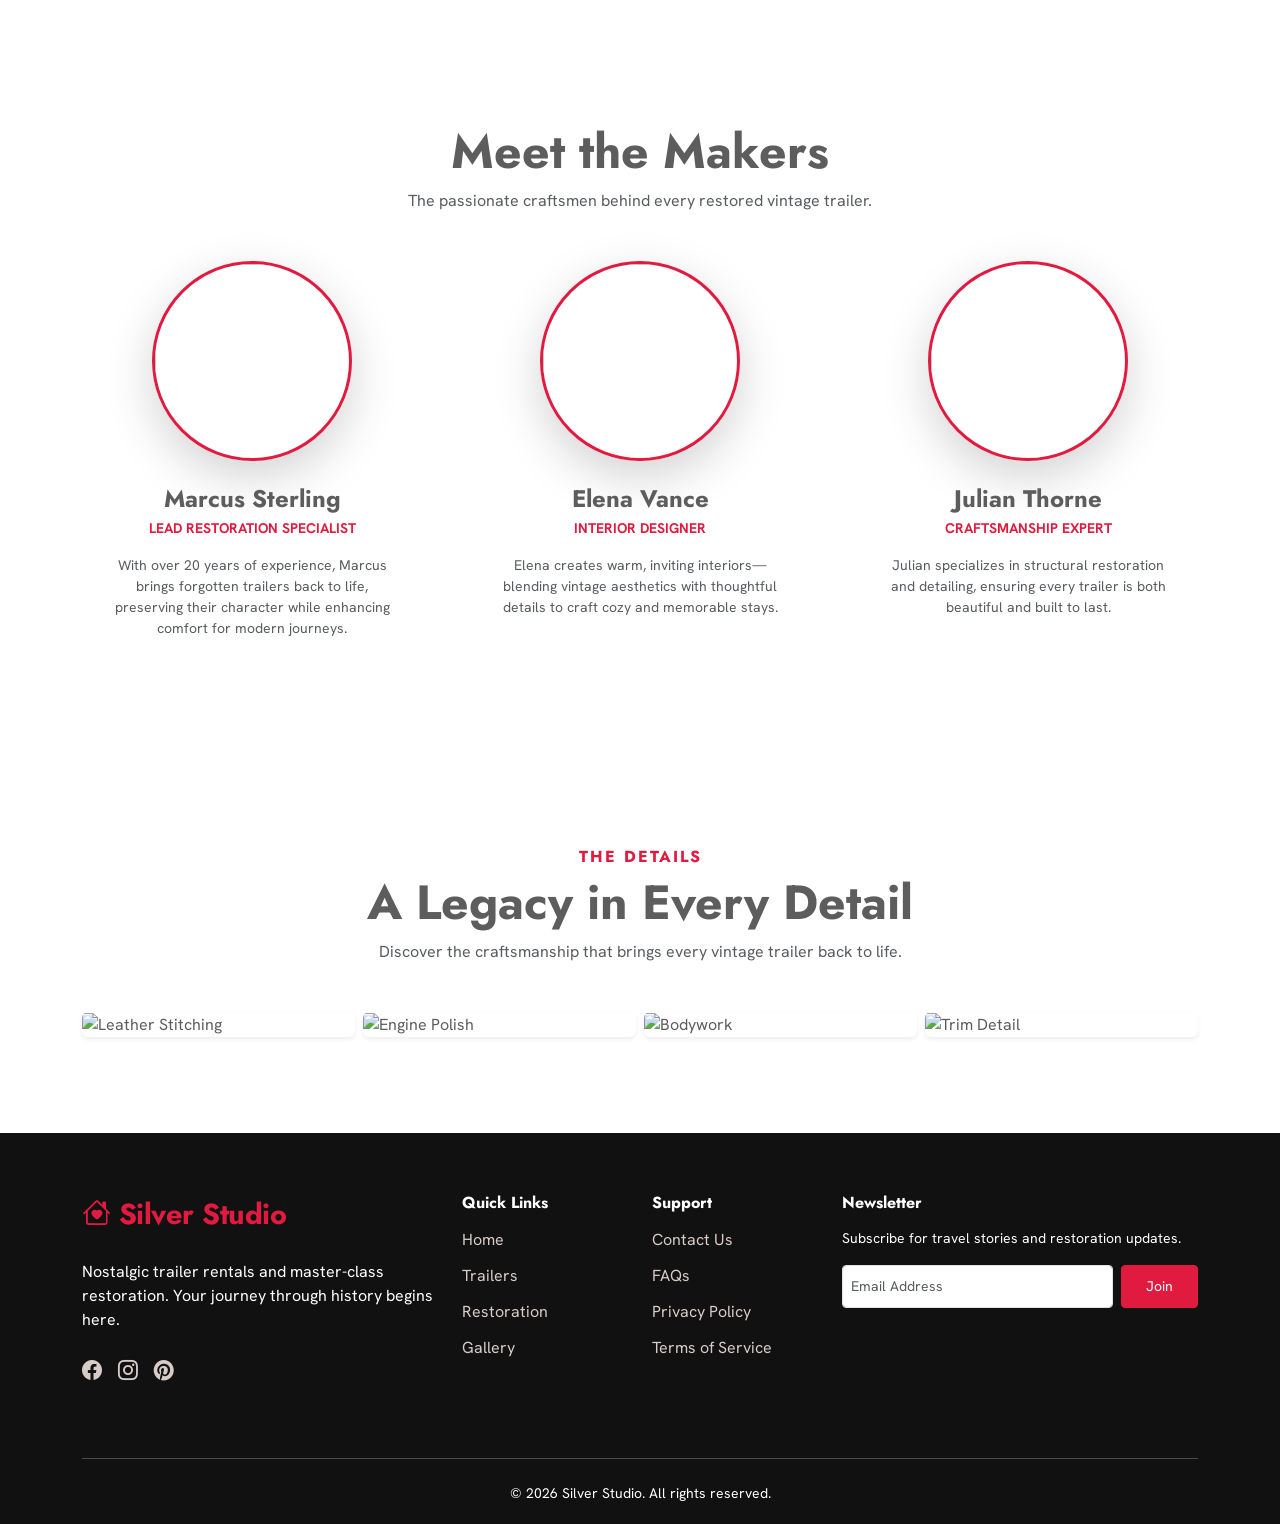
==== commit 39cf2fc3: "corrections" ====
--- a/about.html
+++ b/about.html
@@ -21,7 +21,7 @@
     <link rel="stylesheet" href="css/styles.css">
     <link rel="icon" type="image/png" href="assets/favicon.png">
     <script>
-        (function() {
+        (function () {
             const savedTheme = localStorage.getItem('theme');
             if (savedTheme === 'dark') {
                 document.documentElement.setAttribute('data-theme', 'dark');
@@ -37,7 +37,7 @@
     <header class="navbar navbar-expand-lg sticky-top">
         <div class="container">
             <a class="navbar-brand playfair logo-text text-primary" href="index.html">
-                <i class="bi bi-car-front-fill me-2"></i>Silver Studio
+                <i class="bi bi-house-heart me-2"></i>Silver Studio
             </a>
 
             <button class="navbar-toggler" type="button" data-bs-toggle="collapse" data-bs-target="#navbarNav">
@@ -117,10 +117,10 @@
     <!-- About Hero -->
     <section class="bg-light-custom py-5 pt-lg-100">
         <div class="container py-lg-5 text-center">
-            <h1 class="display-3 playfair mb-4">Crafting the Future of Heritage</h1>
-            <p class="lead text-muted mx-auto mb-0" style="max-width: 800px;">Born from a singular passion for the open
-                road and the uncompromising engineering of automotive history. We are Silver Studio—where legends are
-                Re-born.</p>
+            <h1 class="display-3 playfair mb-4">Preserving the Art of Vintage Travel</h1>
+            <p class="lead text-muted mx-auto mb-0" style="max-width: 800px;">Born from a passion for the open
+                road and the timeless allure of vintage trailers. At Silver Studio, we breathe new life into travel
+                icons, blending heritage with modern luxury.</p>
         </div>
     </section>
 
@@ -130,7 +130,7 @@
             <div class="row align-items-center">
                 <div class="col-lg-6 mb-4 mb-lg-0">
                     <div class="position-relative">
-                        <img src="https://encrypted-tbn0.gstatic.com/images?q=tbn:ANd9GcRO1FEVY5HP1kRpuE2Z1VuWEgE5NZJhISYAZQ&s"
+                        <img src="https://img1.wsimg.com/isteam/ip/ae9c0e95-4a6e-47c6-85fa-fc671930ebe6/1948%20Westcraft%20Sequoia-Photo%20Curtesy%20of%20Steve%20.jpg"
                             class="img-fluid rounded shadow-lg w-100" style="object-fit: cover;"
                             alt="Master Restoration Workspace">
                         <div
@@ -141,19 +141,20 @@
                     </div>
                 </div>
                 <div class="col-lg-6 ps-lg-5">
-                    <h2 class="playfair mb-4 display-5">Preserving the Soul, Driving the Dream</h2>
-                    <p class="text-muted mb-4 lead">Silver Studio was founded in 2018 with a single vision: to restore
-                        more than just vehicles, but to revive the visceral connection between driver and machine.</p>
+                    <h2 class="playfair mb-4 display-5">Preserving the Soul, Reviving the Journey</h2>
+                    <p class="text-muted mb-4 lead">Founded with a passion for timeless travel, we restore more than
+                        trailers—we revive stories. Each vintage piece is carefully brought back to life, blending
+                        heritage craftsmanship with modern comfort for unforgettable escapes.</p>
                     <div class="row g-4">
                         <div class="col-12 col-lg-6">
                             <h6 class="playfair text-primary text-uppercase small ls-2 fw-bold">Our Philosophy</h6>
-                            <p class="text-secondary small mb-0">We believe in a "zero-compromise" approach, where every
-                                bolt and stitch is an opportunity for perfection.</p>
+                            <p class="text-secondary small mb-0">We believe in thoughtful restoration, where every
+                                detail honors the past while enhancing your present-day journey.</p>
                         </div>
                         <div class="col-12 col-lg-6">
-                            <h6 class="playfair text-primary text-uppercase small ls-2 fw-bold">The Heritage</h6>
-                            <p class="text-secondary small mb-0">Our work is a bridge across time, ensuring that the
-                                engineering masterpieces of yesterday survive to inspire the drivers of tomorrow.</p>
+                            <h6 class="playfair text-primary text-uppercase small ls-2 fw-bold">Our Heritage</h6>
+                            <p class="text-secondary small mb-0">Each trailer carries a story. Our mission is to
+                                preserve that legacy while creating new memories for every traveler.</p>
                         </div>
                     </div>
                 </div>
@@ -167,33 +168,32 @@
             <div class="text-center mb-5">
                 <h6 class="text-primary text-uppercase tracking-widest mb-2 fw-bold" style="letter-spacing: 2px;">Our
                     Standards</h6>
-                <h2 class="playfair display-5">Uncompromising Excellence</h2>
-                <p class="text-muted mx-auto" style="max-width: 700px;">We operate at the intersection of artisanal
-                    heritage and futuristic performance.</p>
+                <h2 class="playfair display-5">Uncompromising Craftsmanship</h2>
+                <p class="text-muted mx-auto" style="max-width: 700px;">Where timeless design meets modern comfort.</p>
             </div>
             <div class="row g-4 text-center">
                 <div class="col-12 col-lg-4">
                     <div class="p-4 h-100">
                         <i class="bi bi-clock-history text-primary fs-1 mb-3"></i>
                         <h4 class="playfair">Timeless Heritage</h4>
-                        <p class="small text-muted mb-0">We don't just fix cars; we preserve history. Every restoration
-                            honors the original design while enhancing durability for the modern era.</p>
+                        <p class="small text-muted mb-0">We don’t just restore trailers—we preserve history. Every
+                            detail honors original design while enhancing comfort for today’s traveler.</p>
                     </div>
                 </div>
                 <div class="col-12 col-lg-4">
                     <div class="p-4 h-100">
                         <i class="bi bi-gem text-primary fs-1 mb-3"></i>
-                        <h4 class="playfair">Bespoke Precision</h4>
-                        <p class="small text-muted mb-0">Every vehicle is a unique masterpiece. We work closely with
-                            collectors to deliver hand-tailored interiors and performance tuning.</p>
+                        <h4 class="playfair">Bespoke Restoration</h4>
+                        <p class="small text-muted mb-0">Each trailer is uniquely restored with care, blending vintage
+                            charm with modern amenities for a truly one-of-a-kind stay.</p>
                     </div>
                 </div>
                 <div class="col-12 col-lg-4">
                     <div class="p-4 h-100">
                         <i class="bi bi-stars text-primary fs-1 mb-3"></i>
-                        <h4 class="playfair">Unrivaled Service</h4>
-                        <p class="small text-muted mb-0">From the first inquiry to the final delivery, we provide a
-                            white-glove concierge experience that puts your passion first.</p>
+                        <h4 class="playfair">Elevated Experience</h4>
+                        <p class="small text-muted mb-0">From booking to your final night, we ensure a seamless and
+                            memorable journey with thoughtful touches throughout.</p>
                     </div>
                 </div>
             </div>
@@ -206,8 +206,8 @@
     <section class="bg-light-custom py-5">
         <div class="container py-lg-5">
             <div class="text-center mb-5">
-                <h2 class="playfair display-5">The Curators of Chrome</h2>
-                <p class="text-muted">Meet the visionary craftsmen behind our world-class restorations.</p>
+                <h2 class="playfair display-5">Meet the Makers</h2>
+                <p class="text-muted">The passionate craftsmen behind every restored vintage trailer.</p>
             </div>
             <div class="row g-5 d-flex justify-content-center">
                 <!-- Team Member 1 -->
@@ -217,9 +217,10 @@
                             class="rounded-circle mb-4 shadow-lg border border-primary border-3"
                             style="width: 200px; height: 200px; object-fit: cover;">
                         <h4 class="playfair mb-1">Marcus Sterling</h4>
-                        <p class="small text-primary text-uppercase fw-bold tracking-widest mb-3">Principal Curator</p>
-                        <p class="small text-muted">A lifelong collector with over 20 years of experience in
-                            high-performance mechanical engineering.</p>
+                        <p class="small text-primary text-uppercase fw-bold tracking-widest mb-3">Lead Restoration
+                            Specialist</p>
+                        <p class="small text-muted">With over 20 years of experience, Marcus brings forgotten trailers
+                            back to life, preserving their character while enhancing comfort for modern journeys.</p>
                     </div>
                 </div>
                 <!-- Team Member 2 -->
@@ -229,9 +230,9 @@
                             class="rounded-circle mb-4 shadow-lg border border-primary border-3"
                             style="width: 200px; height: 200px; object-fit: cover;">
                         <h4 class="playfair mb-1">Elena Vance</h4>
-                        <p class="small text-primary text-uppercase fw-bold tracking-widest mb-3">Interior Couturier</p>
-                        <p class="small text-muted">Specializing in hand-stitched leathers and bespoke cabin
-                            architecture that blends comfort with heritage.</p>
+                        <p class="small text-primary text-uppercase fw-bold tracking-widest mb-3">Interior Designer</p>
+                        <p class="small text-muted">Elena creates warm, inviting interiors—blending vintage aesthetics
+                            with thoughtful details to craft cozy and memorable stays.</p>
                     </div>
                 </div>
                 <!-- Team Member 3 -->
@@ -241,9 +242,10 @@
                             class="rounded-circle mb-4 shadow-lg border border-primary border-3"
                             style="width: 200px; height: 200px; object-fit: cover;">
                         <h4 class="playfair mb-1">Julian Thorne</h4>
-                        <p class="small text-primary text-uppercase fw-bold tracking-widest mb-3">Master Artisan</p>
-                        <p class="small text-muted">A virtuoso of metalwork and body restoration, known for returning
-                            lost silhouettes to their former glory.</p>
+                        <p class="small text-primary text-uppercase fw-bold tracking-widest mb-3">Craftsmanship Expert
+                        </p>
+                        <p class="small text-muted">Julian specializes in structural restoration and detailing, ensuring
+                            every trailer is both beautiful and built to last.</p>
                     </div>
                 </div>
             </div>
@@ -256,32 +258,36 @@
             <div class="text-center mb-5">
                 <h6 class="text-primary text-uppercase tracking-widest mb-2 fw-bold" style="letter-spacing: 2px;">The
                     Details</h6>
-                <h2 class="playfair display-5">A Legacy in Every Stitch</h2>
-                <p class="text-muted">Explore the granular craftsmanship that defines the Silver Studio standard.</p>
+                <h2 class="playfair display-5">A Legacy in Every Detail</h2>
+                <p class="text-muted">Discover the craftsmanship that brings every vintage trailer back to life.</p>
             </div>
             <div class="row g-2">
                 <div class="col-md-6 col-lg-3">
                     <div class="overflow-hidden rounded shadow-sm h-100">
-                        <img src="https://images.unsplash.com/photo-1542282088-fe8426682b8f?auto=format&fit=crop&w=400&h=400"
-                            class="img-fluid transition-transform hover-scale" alt="Leather Stitching">
+                        <img src="https://cdn11.bigcommerce.com/s-djx4jold1q/images/stencil/883x589/uploaded_images/polishing.jpg?t=1581970604"
+                            class="img-fluid transition-transform hover-scale w-100" 
+                            style="aspect-ratio: 1/1; object-fit: cover;" alt="Leather Stitching">
                     </div>
                 </div>
                 <div class="col-md-6 col-lg-3">
                     <div class="overflow-hidden rounded shadow-sm h-100">
-                        <img src="https://images.unsplash.com/photo-1583121274602-3e2820c69888?auto=format&fit=crop&w=400&h=400"
-                            class="img-fluid transition-transform hover-scale" alt="Engine Polish">
+                        <img src="https://images.squarespace-cdn.com/content/v1/5a67cfcca803bba6eefdc538/1543024101600-ZNXU1S3RMNTIB5X42FUE/FinishedVanCabinets.jpg"
+                            class="img-fluid transition-transform hover-scale w-100" 
+                            style="aspect-ratio: 1/1; object-fit: cover;" alt="Engine Polish">
                     </div>
                 </div>
                 <div class="col-md-6 col-lg-3">
                     <div class="overflow-hidden rounded shadow-sm h-100">
-                        <img src="https://images.unsplash.com/photo-1492144534655-ae79c964c9d7?auto=format&fit=crop&w=400&h=400"
-                            class="img-fluid transition-transform hover-scale" alt="Bodywork">
+                        <img src="https://images.squarespace-cdn.com/content/v1/54d65d42e4b0b12e04631248/1450888488385-LYL1STGUEIEZGSSX2VHE/Sewing"
+                            class="img-fluid transition-transform hover-scale w-100" 
+                            style="aspect-ratio: 1/1; object-fit: cover;" alt="Bodywork">
                     </div>
                 </div>
                 <div class="col-md-6 col-lg-3">
                     <div class="overflow-hidden rounded shadow-sm h-100">
-                        <img src="https://octane.rent/wp-content/uploads/2025/09/Kia-EV3.jpg"
-                            class="img-fluid transition-transform hover-scale w-100" style="aspect-ratio: 1/1; object-fit: cover;" alt="Trim Detail">
+                        <img src="https://www.primitivestarquiltshop.com/cdn/shop/articles/Camper-couch_b6bdd53e-6df2-4e96-bf01-868bfada02c3.jpg?v=1690322823"
+                            class="img-fluid transition-transform hover-scale w-100"
+                            style="aspect-ratio: 1/1; object-fit: cover;" alt="Trim Detail">
                     </div>
                 </div>
             </div>
@@ -295,7 +301,7 @@
                 <div class="col-lg-4 mb-4">
                     <a href="index.html" class="text-decoration-none">
                         <div class="playfair logo-text mb-4" style="color: var(--primary) !important;"><i
-                                class="bi bi-car-front-fill me-2"></i>Silver Studio</div>
+                                class="bi bi-house-heart me-2"></i>Silver Studio</div>
                     </a>
                     <p class="text-accent mb-4">Nostalgic trailer rentals and master-class restoration. Your journey
                         through history begins here.</p>
@@ -349,4 +355,4 @@
     <script src="js/main.js"></script>
 </body>
 
-</html>+</html>
--- a/css/styles.css
+++ b/css/styles.css
@@ -607,9 +607,90 @@
     margin-right: auto !important;
   }
 
+  /* Specific override for trailer cards to maintain parallel layout */
+  .trailer-card .d-flex.justify-content-between {
+    justify-content: space-between !important;
+    text-align: inherit !important;
+  }
+  
+  .trailer-card .btn {
+    margin-left: 0 !important;
+    margin-right: 0 !important;
+  }
+
+  /* Specific override for premium spotlight on home-premium.html */
+  .premium-spotlight .d-flex.justify-content-between {
+    justify-content: space-between !important;
+    text-align: inherit !important;
+  }
+
+  .premium-spotlight .btn {
+    margin-left: 0 !important;
+    margin-right: 0 !important;
+  }
+
   /* Reset for specific lists that should remain left-aligned but centered as a block */
   .list-unstyled {
     display: inline-block;
     text-align: left;
   }
+
+  .auth-section,
+  .auth-section .auth-card,
+  .auth-section .form-label,
+  .auth-section .form-check,
+  .auth-section .form-check-label,
+  .auth-section .invalid-feedback,
+  .auth-section .input-group,
+  .auth-section .form-control {
+    text-align: left !important;
+    justify-content: flex-start !important;
+    align-items: flex-start !important;
+  }
+
+  .auth-section .form-label {
+    display: block !important;
+    width: 100% !important;
+    margin-left: 0 !important;
+    margin-right: auto !important;
+  }
+
+  .auth-section .input-group-text {
+    justify-content: center !important; /* Keep icons centered in their boxes */
+  }
+}
+
+/* Force validation visibility and styles */
+.was-validated .form-control:invalid,
+.was-validated .form-select:invalid {
+  border-color: #dc3545 !important;
+  padding-inline-end: calc(1.5em + 0.75rem) !important;
+  background-image: url("data:image/svg+xml,%3csvg xmlns='http://www.w3.org/2000/svg' viewBox='0 0 12 12' width='12' height='12' fill='none' stroke='%23dc3545'%3e%3ccircle cx='6' cy='6' r='4.5'/%3e%3cpath stroke-linejoin='round' d='M5.8 3.6h.4L6 6.5z'/%3e%3ccircle cx='6' cy='8.2' r='.6' fill='%23dc3545' stroke='none'/%3e%3c/svg%3e") !important;
+  background-repeat: no-repeat !important;
+  background-position: right calc(0.375em + 0.1875rem) center !important;
+  background-size: calc(0.75em + 0.375rem) calc(0.75em + 0.375rem) !important;
+}
+
+[dir="rtl"] .was-validated .form-control:invalid,
+[dir="rtl"] .was-validated .form-select:invalid {
+  background-position: left calc(0.375em + 0.1875rem) center !important;
+}
+
+.was-validated .form-control:invalid ~ .invalid-feedback,
+.was-validated .form-check-input:invalid ~ .invalid-feedback {
+  display: block !important;
+  width: 100% !important;
+  margin-top: 0.25rem !important;
+  font-size: 0.875em !important;
+  color: #dc3545 !important;
+}
+
+/* Force validation visibility if bootstrap default is not working */
+.was-validated .form-control:invalid ~ .invalid-feedback,
+.was-validated .form-check-input:invalid ~ .invalid-feedback {
+  display: block !important;
+}
+
+.cursor-pointer {
+  cursor: pointer;
 }
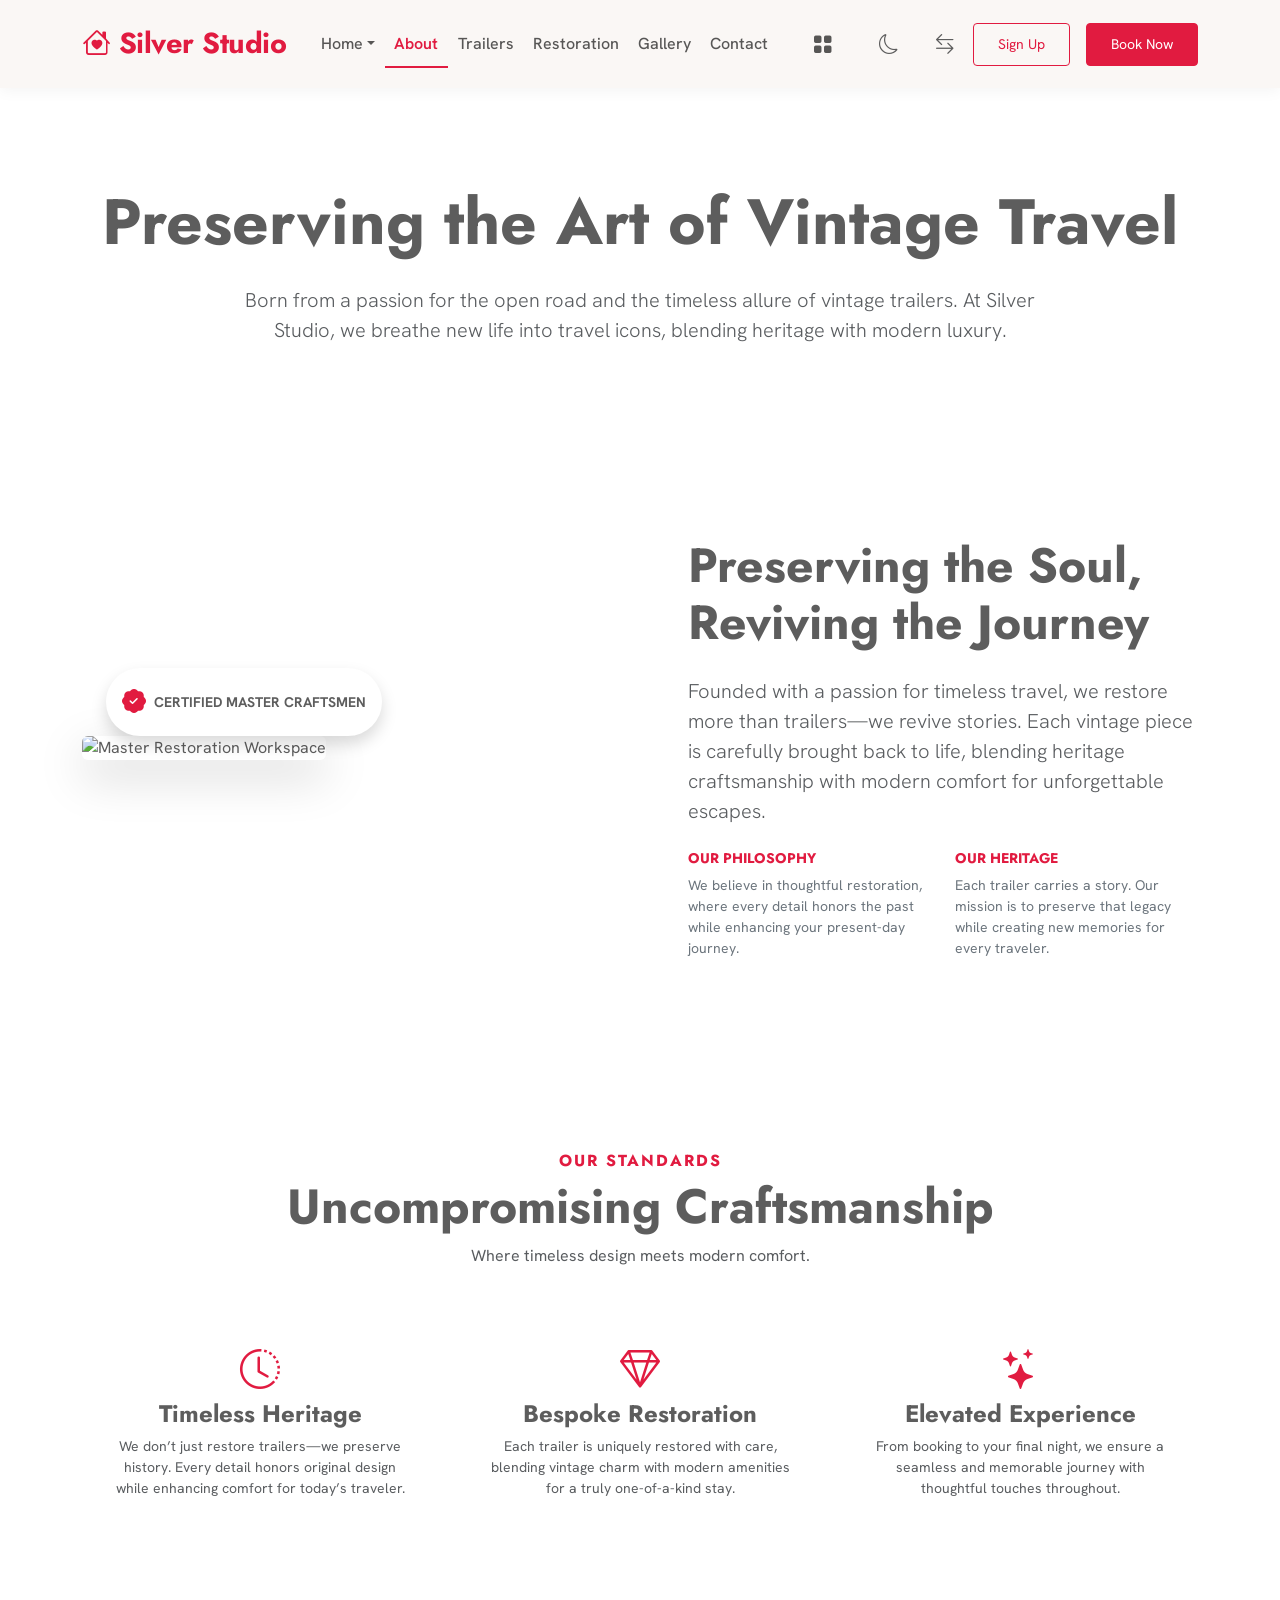
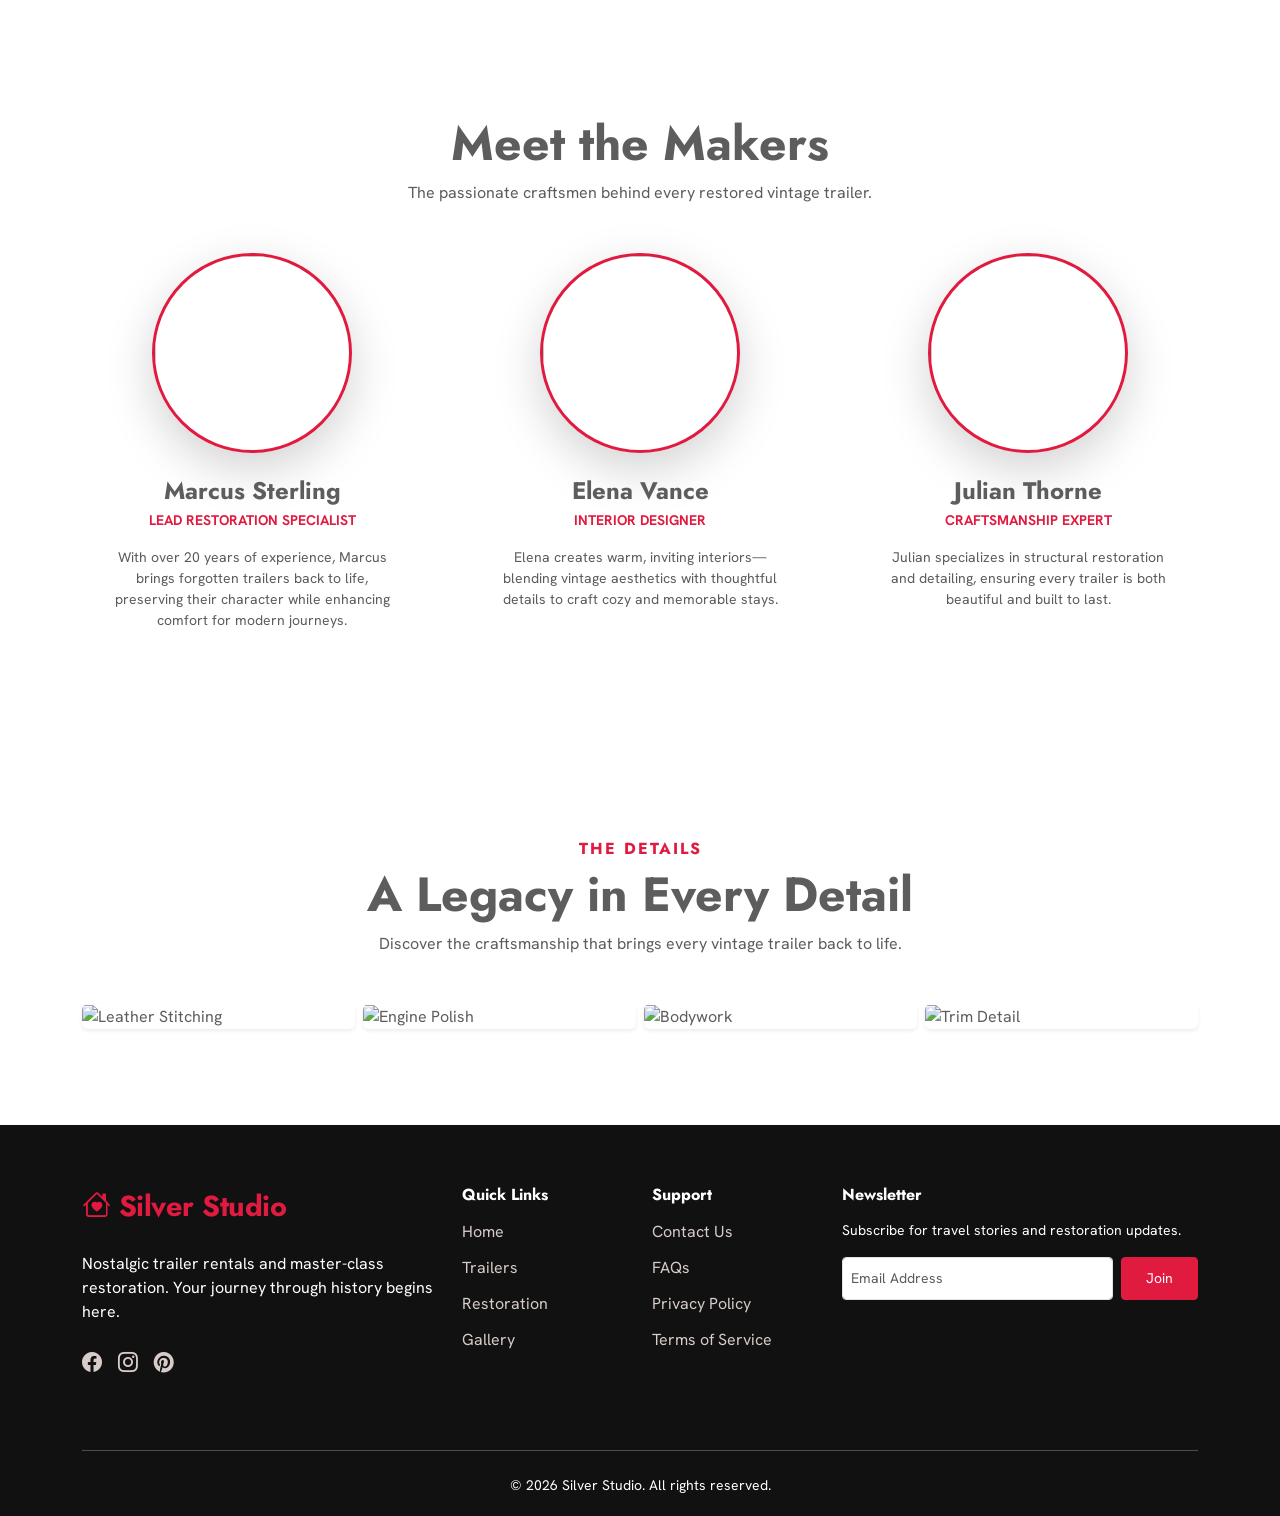
==== commit 3a863f31: "after changes" ====
--- a/about.html
+++ b/about.html
@@ -46,14 +46,23 @@
 
             <div class="collapse navbar-collapse" id="navbarNav">
                 <ul class="navbar-nav ms-auto align-items-center">
-                    <li class="nav-item">
-                        <a class="nav-link" href="index.html">Home 1</a>
-                    </li>
-                    <li class="nav-item">
-                        <a class="nav-link" href="home-premium.html">Home 2</a>
-                    </li>
-                    <li class="nav-item">
-                        <a class="nav-link" class="nav-link active" href="about.html">About</a>
+                                        <!-- Home Navigation -->
+                    <li class="nav-item dropdown d-none d-xl-block">
+                        <a class="nav-link dropdown-toggle " href="#" id="homeDropdown" role="button"
+                            data-bs-toggle="dropdown" aria-expanded="false">Home</a>
+                        <ul class="dropdown-menu shadow border-0 mt-2" aria-labelledby="homeDropdown">
+                            <li><a class="dropdown-item py-2 " href="index.html">Home 1</a></li>
+                            <li><a class="dropdown-item py-2 " href="home-premium.html">Home 2</a></li>
+                        </ul>
+                    </li>
+                    <li class="nav-item d-xl-none">
+                        <a class="nav-link " href="index.html">Home 1</a>
+                    </li>
+                    <li class="nav-item d-xl-none">
+                        <a class="nav-link " href="home-premium.html">Home 2</a>
+                    </li>
+                    <li class="nav-item">
+                        <a class="nav-link active" href="about.html">About</a>
                     </li>
                     <li class="nav-item">
                         <a class="nav-link" href="trailers.html">Trailers</a>
@@ -67,46 +76,39 @@
                     <li class="nav-item">
                         <a class="nav-link" href="contact.html">Contact</a>
                     </li>
-                    <!-- Desktop Dashboard Dropdown -->
-                    <li class="nav-item ms-3 d-none d-lg-flex align-items-center dropdown">
-                        <a class="nav-link dropdown-toggle no-caret" href="#" id="dashboardDropdown" role="button"
-                            data-bs-toggle="dropdown" aria-expanded="false" title="Portals">
-                            <i class="bi bi-speedometer2 fs-5"></i>
-                        </a>
-                        <ul class="dropdown-menu dropdown-menu-end shadow border-0 mt-2"
-                            aria-labelledby="dashboardDropdown">
-                            <li>
-                                <h6 class="dropdown-header small text-muted text-uppercase tracking-wider">Access
-                                    Portals</h6>
-                            </li>
-                            <li><a class="dropdown-item py-2" href="dashboard.html"><i
-                                        class="bi bi-person-badge me-2"></i>Customer Portal</a></li>
-                            <li><a class="dropdown-item py-2" href="admin.html"><i
-                                        class="bi bi-shield-lock me-2"></i>Admin Console</a></li>
-                        </ul>
-                    </li>
-
-                    <!-- Mobile Dashboard Links -->
-                    <li class="nav-item d-lg-none">
-                        <a class="nav-link" href="dashboard.html">Customer Portal</a>
-                    </li>
-                    <li class="nav-item d-lg-none">
-                        <a class="nav-link" href="admin.html">Admin Console</a>
-                    </li>
-                    <li class="nav-item ms-3 d-flex align-items-center">
-                        <a href="signup.html" class="nav-link" title="Sign Up">
-                            <i class="bi bi-person-circle fs-5"></i>
-                        </a>
-                    </li>
-                    <li class="nav-item ms-3 d-flex align-items-center gap-2">
+                    <!-- Navigation Icons -->
+                    <li class="nav-item ms-lg-3 d-flex align-items-center gap-3">
+                        <div class="dropdown d-none d-xl-block">
+                            <a class="nav-link dropdown-toggle no-caret p-0" href="#" id="dashboardDropdown" role="button"
+                                data-bs-toggle="dropdown" aria-expanded="false" title="Portals">
+                                <i class="bi bi-grid-fill fs-5"></i>
+                            </a>
+                            <ul class="dropdown-menu dropdown-menu-end shadow border-0 mt-2"
+                                aria-labelledby="dashboardDropdown">
+                                <li>
+                                    <h6 class="dropdown-header small text-muted text-uppercase tracking-wider">Access Portals</h6>
+                                </li>
+                                <li><a class="dropdown-item py-2" href="dashboard.html"><i class="bi bi-person-badge me-2"></i>Customer Portal</a></li>
+                                <li><a class="dropdown-item py-2" href="admin.html"><i class="bi bi-shield-lock me-2"></i>Admin Console</a></li>
+                            </ul>
+                        </div>
                         <button id="theme-toggle" class="theme-toggle" title="Toggle Theme">
                             <i class="bi bi-moon"></i>
                         </button>
                         <button id="rtl-toggle" class="rtl-toggle" title="Toggle RTL">
-                            <i class="bi bi-translate"></i>
+                            <i class="bi bi-arrow-left-right"></i>
                         </button>
                     </li>
-                    <li class="nav-item ms-3 d-flex align-items-center">
+
+                    <!-- Mobile Dashboard Links (Visible only in collapsed menu) -->
+                    <li class="nav-item d-xl-none">
+                        <a class="nav-link" href="dashboard.html">Customer Portal</a>
+                    </li>
+                    <li class="nav-item d-xl-none">
+                        <a class="nav-link" href="admin.html">Admin Console</a>
+                    </li>
+                    <li class="nav-item ms-2 d-flex align-items-center gap-3">
+                        <a href="signup.html" class="btn btn-outline-primary btn-sm text-nowrap">Sign Up</a>
                         <a href="booking.html" class="btn btn-primary btn-sm text-nowrap">Book Now</a>
                     </li>
                 </ul>
@@ -356,3 +358,11 @@
 </body>
 
 </html>
+
+
+
+
+
+
+
+
--- a/css/styles.css
+++ b/css/styles.css
@@ -68,9 +68,11 @@
   .navbar {
     position: relative !important;
   }
+
   .navbar-expand-lg .navbar-toggler {
     display: block !important;
   }
+
   .navbar-expand-lg .navbar-collapse {
     display: none !important;
     position: absolute !important;
@@ -82,19 +84,22 @@
     flex-grow: 1 !important;
     align-items: center !important;
     text-align: center !important;
-    box-shadow: 0 15px 30px rgba(0,0,0,0.15);
+    box-shadow: 0 15px 30px rgba(0, 0, 0, 0.15);
     background-color: #ffffff !important;
-    border-bottom: 1px solid rgba(0,0,0,0.05);
-  }
+    border-bottom: 1px solid rgba(0, 0, 0, 0.05);
+  }
+
   [data-theme="dark"] .navbar-expand-lg .navbar-collapse {
     background-color: #1a1a1a !important;
-    box-shadow: 0 15px 40px rgba(0,0,0,0.6);
-    border-bottom: 1px solid rgba(255,255,255,0.05);
-  }
+    box-shadow: 0 15px 40px rgba(0, 0, 0, 0.6);
+    border-bottom: 1px solid rgba(255, 255, 255, 0.05);
+  }
+
   .navbar-expand-lg .navbar-collapse.show {
     padding-bottom: 2rem;
     display: block !important;
   }
+
   .navbar-expand-lg .navbar-nav {
     flex-direction: column !important;
     align-items: center !important;
@@ -102,12 +107,14 @@
     padding-bottom: 1.5rem;
     width: 100%;
   }
+
   .navbar-expand-lg .navbar-nav .nav-item {
     width: 100%;
     margin-left: 0 !important;
     margin-right: 0 !important;
     margin-bottom: 1rem;
   }
+
   .navbar-expand-lg .navbar-nav .nav-link {
     padding-left: 0 !important;
     padding-right: 0 !important;
@@ -288,7 +295,7 @@
   color: var(--primary) !important;
 }
 
-.nav-link::after {
+.nav-link:not(.dropdown-toggle)::after {
   content: '';
   position: absolute;
   bottom: -4px;
@@ -299,13 +306,117 @@
   transition: var(--transition);
 }
 
-.nav-link:hover::after,
-.nav-link.active::after {
+.nav-link:not(.dropdown-toggle):hover::after,
+.nav-link:not(.dropdown-toggle).active::after {
   width: 100%;
+}
+
+/* Active underline for Home dropdown toggle */
+.home-dropdown>.nav-link.active::before {
+  content: '';
+  position: absolute;
+  bottom: -4px;
+  left: 0;
+  width: 100%;
+  height: 2px;
+  background-color: var(--primary);
 }
 
 .no-caret::after {
   display: none !important;
+}
+
+/* ── Home Dropdown ───────────────────────────────────────────── */
+/* Parent toggle inherits active nav-link styling */
+.home-dropdown>.nav-link.active {
+  color: var(--primary) !important;
+  font-weight: 600;
+}
+
+/* Dropdown menu panel */
+.home-dropdown .dropdown-menu {
+  min-width: 200px;
+  border-radius: 8px;
+  padding: 0.5rem 0;
+  overflow: hidden;
+}
+
+[data-theme="dark"] .home-dropdown .dropdown-menu {
+  background-color: var(--card-bg);
+  border: 1px solid #333;
+}
+
+/* Dropdown items */
+.home-dropdown .dropdown-item {
+  font-weight: 500;
+  font-size: 0.95rem;
+  color: var(--text-secondary);
+  transition: var(--transition);
+  padding-left: 1.25rem;
+  padding-right: 1.25rem;
+}
+
+[data-theme="dark"] .home-dropdown .dropdown-item {
+  color: var(--text-primary);
+}
+
+.home-dropdown .dropdown-item:hover,
+.home-dropdown .dropdown-item:focus {
+  background-color: rgba(225, 27, 64, 0.08);
+  color: var(--primary);
+}
+
+.home-dropdown .dropdown-item.active {
+  background-color: transparent !important;
+  color: var(--primary) !important;
+  font-weight: 600;
+}
+
+/* Forcefully remove any background (especially blue) from active items in the navbar */
+.navbar-nav .active,
+.navbar-nav .nav-link.active,
+.navbar-nav .dropdown-item.active {
+  background-color: transparent !important;
+  color: var(--primary) !important;
+  font-weight: 600 !important;
+}
+
+/* ── Mobile / Hamburger: Home dropdown inside collapsed nav ──── */
+@media (max-width: 1024px) {
+
+  /* The dropdown itself becomes block-level inside the hamburger pane */
+  .home-dropdown {
+    width: 100%;
+    position: relative;
+  }
+
+  .home-dropdown>.nav-link {
+    justify-content: center;
+    width: 100%;
+  }
+
+  /* Override Bootstrap's position:absolute on the dropdown menu inside the
+     collapsed hamburger so it flows naturally without clipping */
+  .home-dropdown .dropdown-menu {
+    position: static !important;
+    float: none;
+    width: 100%;
+    box-shadow: none !important;
+    border: 1px solid rgba(0, 0, 0, 0.08);
+    margin-top: 0.25rem !important;
+    background-color: transparent !important;
+  }
+
+  [data-theme="dark"] .home-dropdown .dropdown-menu {
+    background-color: transparent !important;
+    border-color: rgba(255, 255, 255, 0.08);
+  }
+
+  .home-dropdown .dropdown-item {
+    text-align: center;
+    padding-left: 1rem;
+    padding-right: 1rem;
+  }
 }
 
 [data-theme="dark"] .form-control,
@@ -569,6 +680,7 @@
 
 /* Global Mobile/Tablet Centering & Stacking */
 @media (max-width: 1024px) {
+
   section,
   .footer,
   .footer .container,
@@ -612,7 +724,7 @@
     justify-content: space-between !important;
     text-align: inherit !important;
   }
-  
+
   .trailer-card .btn {
     margin-left: 0 !important;
     margin-right: 0 !important;
@@ -635,8 +747,6 @@
     text-align: left;
   }
 
-  .auth-section,
-  .auth-section .auth-card,
   .auth-section .form-label,
   .auth-section .form-check,
   .auth-section .form-check-label,
@@ -648,6 +758,10 @@
     align-items: flex-start !important;
   }
 
+  .auth-section .auth-card {
+    text-align: left !important;
+  }
+
   .auth-section .form-label {
     display: block !important;
     width: 100% !important;
@@ -656,7 +770,8 @@
   }
 
   .auth-section .input-group-text {
-    justify-content: center !important; /* Keep icons centered in their boxes */
+    justify-content: center !important;
+    /* Keep icons centered in their boxes */
   }
 }
 
@@ -676,8 +791,8 @@
   background-position: left calc(0.375em + 0.1875rem) center !important;
 }
 
-.was-validated .form-control:invalid ~ .invalid-feedback,
-.was-validated .form-check-input:invalid ~ .invalid-feedback {
+.was-validated .form-control:invalid~.invalid-feedback,
+.was-validated .form-check-input:invalid~.invalid-feedback {
   display: block !important;
   width: 100% !important;
   margin-top: 0.25rem !important;
@@ -686,8 +801,8 @@
 }
 
 /* Force validation visibility if bootstrap default is not working */
-.was-validated .form-control:invalid ~ .invalid-feedback,
-.was-validated .form-check-input:invalid ~ .invalid-feedback {
+.was-validated .form-control:invalid~.invalid-feedback,
+.was-validated .form-check-input:invalid~.invalid-feedback {
   display: block !important;
 }
 
